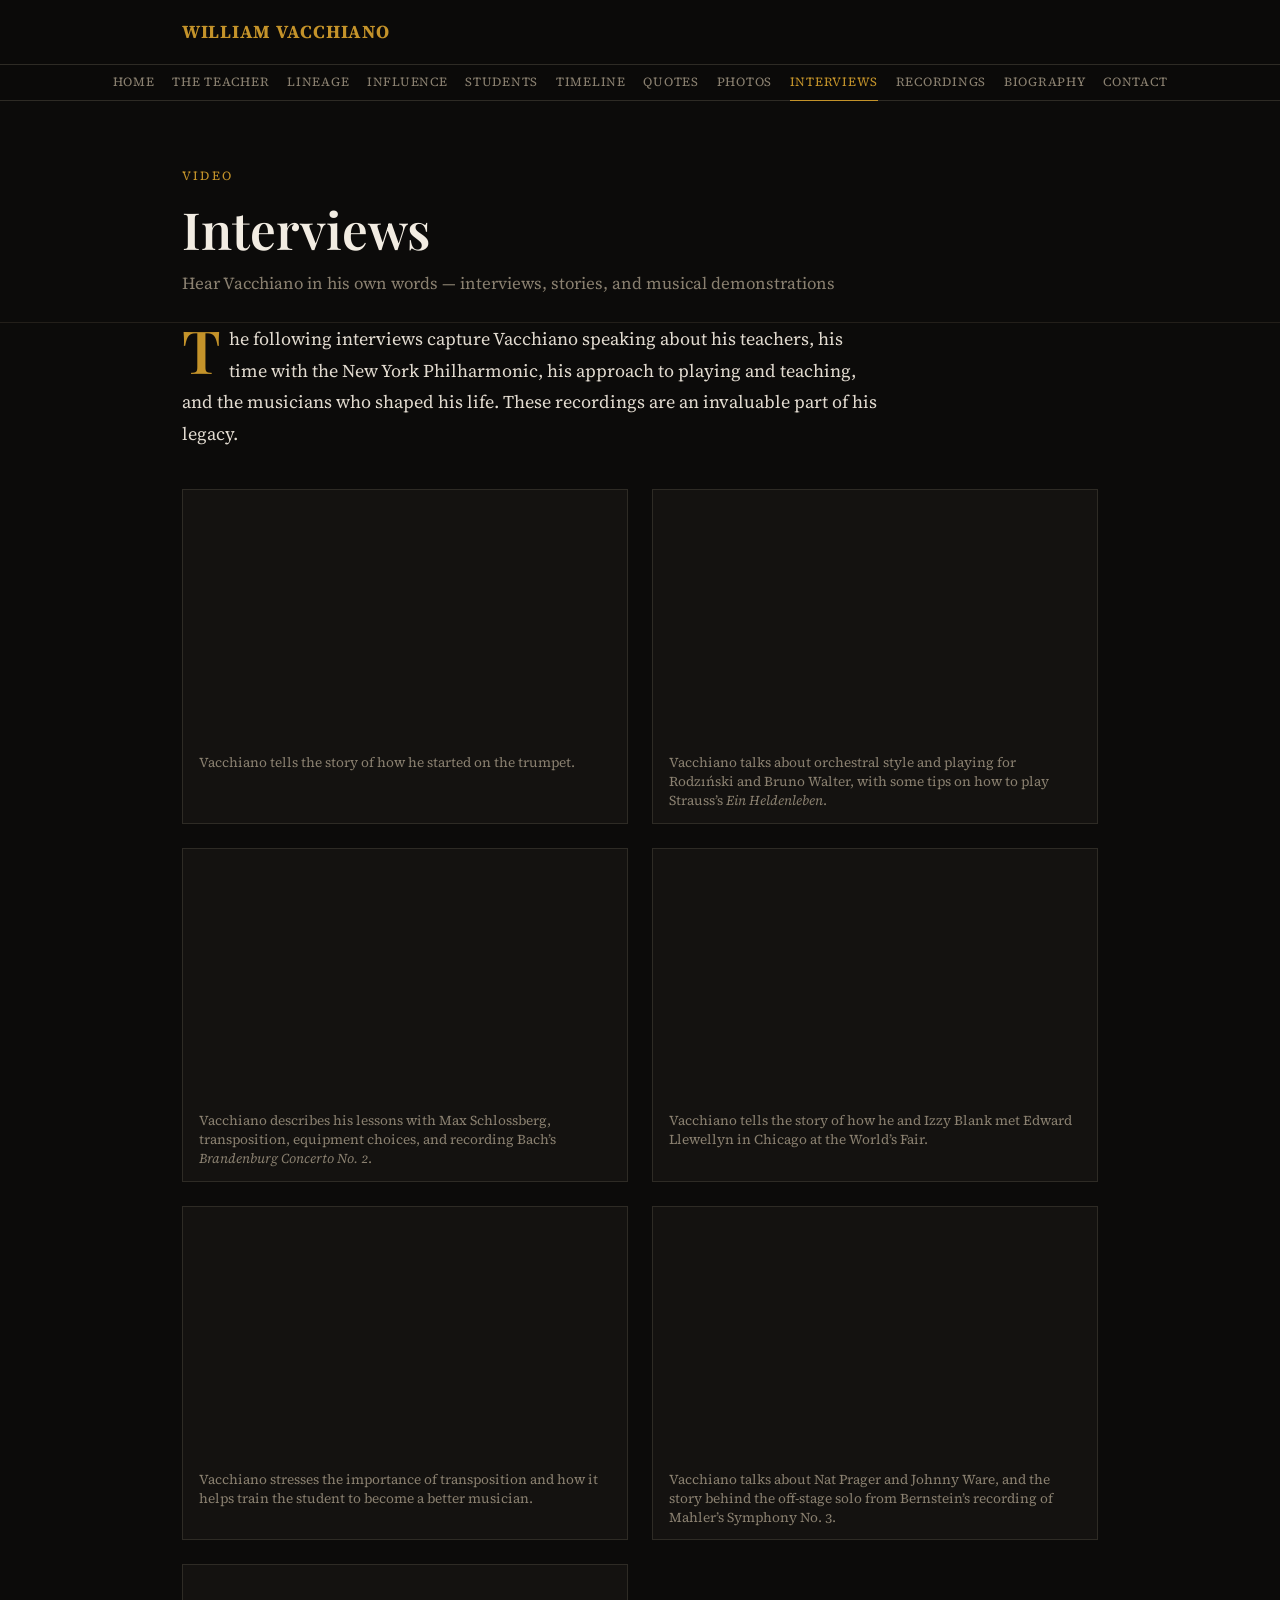
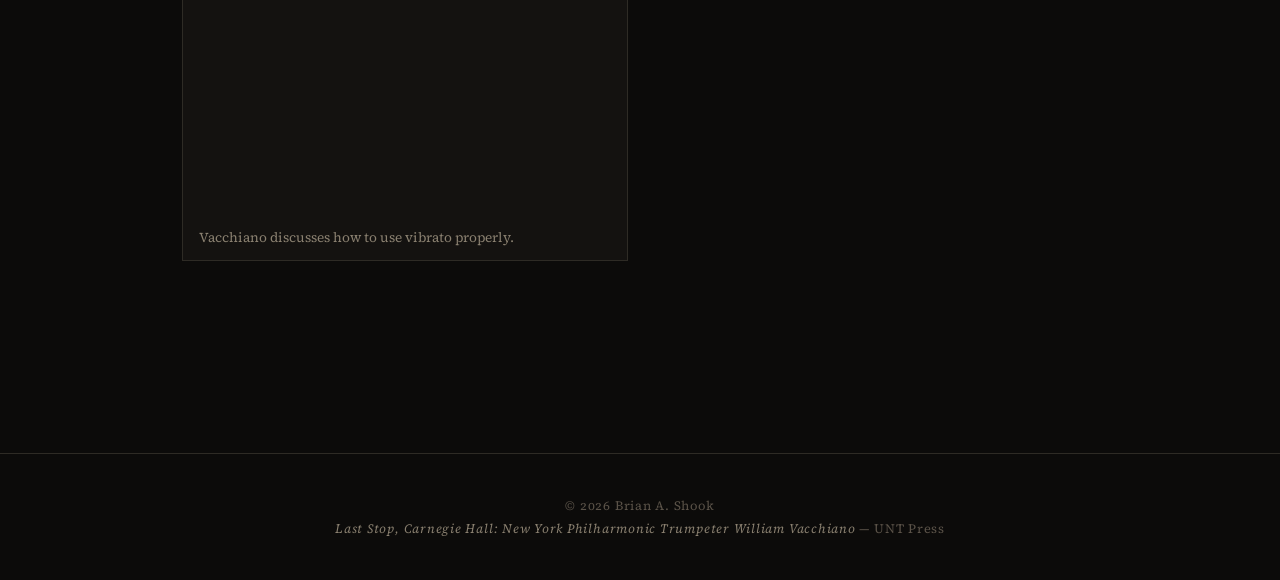
==== watch.html @ ad2ac90a "vacc initial site upload" ====
<!DOCTYPE html>
<html lang="en">
<head>
  <meta charset="UTF-8">
  <meta name="viewport" content="width=device-width, initial-scale=1.0">
  <title>Interviews — William Vacchiano</title>
  <meta name="description" content="Video interviews and performances featuring William Vacchiano.">
  <meta property="og:type" content="website">
  <meta property="og:site_name" content="William Vacchiano">
  <meta property="og:title" content="Interviews — William Vacchiano">
  <meta property="og:description" content="Video interviews with William Vacchiano — hear him speak about his teachers, the New York Philharmonic, and his approach to music.">
  <link rel="preconnect" href="https://fonts.googleapis.com">
  <link rel="preconnect" href="https://fonts.gstatic.com" crossorigin>
  <link rel="stylesheet" href="https://fonts.googleapis.com/css2?family=Playfair+Display:ital,wght@0,400;0,600;0,700;1,400;1,600&family=Source+Serif+4:ital,opsz,wght@0,8..60,400;0,8..60,500;0,8..60,600;1,8..60,400;1,8..60,500;1,8..60,600&family=Montserrat:wght@600;700&display=swap">
  <link rel="stylesheet" href="css/style.css">
</head>
<body>

<header class="site-header">
  <div class="header-inner">
    <a href="index.html" class="site-title">William <span>Vacchiano</span></a>
    <button type="button" class="nav-toggle" aria-label="Toggle navigation" aria-expanded="false">
      <span></span><span></span><span></span>
    </button>
  </div>
</header>

<nav class="site-nav" aria-label="Main navigation">
  <a href="index.html">Home</a>
  <a href="teacher.html">The Teacher</a>
  <a href="lineage.html">Lineage</a>
  <a href="influence.html">Influence</a>
  <a href="students.html">Students</a>
  <a href="timeline.html">Timeline</a>
  <a href="quotes.html">Quotes</a>
  <a href="photos.html">Photos</a>
  <a href="watch.html">Interviews</a>
  <a href="recordings.html">Recordings</a>
  <a href="biography.html">Biography</a>
  <a href="contact.html">Contact</a>
</nav>

<main>
  <div class="page-header" style="padding-bottom: 1.5rem;">
    <div class="container">
      <p class="eyebrow">Video</p>
      <h1>Interviews</h1>
      <p class="subtitle">Hear Vacchiano in his own words &mdash; interviews, stories, and musical demonstrations</p>
    </div>
  </div>

  <div class="page-content" style="padding-top: 0;">
    <div class="container">

      <div class="section prose" style="margin-bottom:2.5rem;">
        <p>The following interviews capture Vacchiano speaking about his teachers, his time with the New York Philharmonic, his approach to playing and teaching, and the musicians who shaped his life. These recordings are an invaluable part of his legacy.</p>
      </div>

      <div class="video-grid">

        <div class="video-item">
          <div class="video-embed">
            <iframe src="https://www.youtube-nocookie.com/embed/ky3va0KSJNw" title="Vacchiano tells the story of how he started on the trumpet" allow="accelerometer; autoplay; clipboard-write; encrypted-media; gyroscope; picture-in-picture" allowfullscreen></iframe>
          </div>
          <p class="video-desc">Vacchiano tells the story of how he started on the trumpet.</p>
        </div>

        <div class="video-item">
          <div class="video-embed">
            <iframe src="https://www.youtube-nocookie.com/embed/xDyXFPa66zE" title="Vacchiano talks about orchestral style and playing for Rodzński and Bruno Walter" allow="accelerometer; autoplay; clipboard-write; encrypted-media; gyroscope; picture-in-picture" allowfullscreen></iframe>
          </div>
          <p class="video-desc">Vacchiano talks about orchestral style and playing for Rodz&#305;&#324;ski and Bruno Walter, with some tips on how to play Strauss&rsquo;s <em>Ein Heldenleben</em>.</p>
        </div>

        <div class="video-item">
          <div class="video-embed">
            <iframe src="https://www.youtube-nocookie.com/embed/M-kgsgv1i3w" title="Vacchiano describes his lessons with Max Schlossberg" allow="accelerometer; autoplay; clipboard-write; encrypted-media; gyroscope; picture-in-picture" allowfullscreen></iframe>
          </div>
          <p class="video-desc">Vacchiano describes his lessons with Max Schlossberg, transposition, equipment choices, and recording Bach&rsquo;s <em>Brandenburg Concerto No. 2</em>.</p>
        </div>

        <div class="video-item">
          <div class="video-embed">
            <iframe src="https://www.youtube-nocookie.com/embed/vbBrZfqUQsM" title="Vacchiano tells the story of how he and Izzy Blank met Edward Llewellyn" allow="accelerometer; autoplay; clipboard-write; encrypted-media; gyroscope; picture-in-picture" allowfullscreen></iframe>
          </div>
          <p class="video-desc">Vacchiano tells the story of how he and Izzy Blank met Edward Llewellyn in Chicago at the World&rsquo;s Fair.</p>
        </div>

        <div class="video-item">
          <div class="video-embed">
            <iframe src="https://www.youtube-nocookie.com/embed/Pk3f2N6-sWE" title="Vacchiano stresses the importance of transposition" allow="accelerometer; autoplay; clipboard-write; encrypted-media; gyroscope; picture-in-picture" allowfullscreen></iframe>
          </div>
          <p class="video-desc">Vacchiano stresses the importance of transposition and how it helps train the student to become a better musician.</p>
        </div>

        <div class="video-item">
          <div class="video-embed">
            <iframe src="https://www.youtube-nocookie.com/embed/p3i7rR27h60" title="Vacchiano talks about Nat Prager and Johnny Ware" allow="accelerometer; autoplay; clipboard-write; encrypted-media; gyroscope; picture-in-picture" allowfullscreen></iframe>
          </div>
          <p class="video-desc">Vacchiano talks about Nat Prager and Johnny Ware, and the story behind the off-stage solo from Bernstein&rsquo;s recording of Mahler&rsquo;s Symphony No. 3.</p>
        </div>

        <div class="video-item">
          <div class="video-embed">
            <iframe src="https://www.youtube-nocookie.com/embed/J3W7yQKVOxo" title="Vacchiano discusses how to use vibrato properly" allow="accelerometer; autoplay; clipboard-write; encrypted-media; gyroscope; picture-in-picture" allowfullscreen></iframe>
          </div>
          <p class="video-desc">Vacchiano discusses how to use vibrato properly.</p>
        </div>

      </div>

    </div>
  </div>
</main>

<footer class="site-footer">
  <div class="container">
    <p>&copy; 2026 Brian A. Shook<br>
    <a href="https://www.amazon.com/Last-Stop-Carnegie-Hall-Philharmonic/dp/1574413066/ref=cm_cr_arp_d_product_top?ie=UTF8"><em>Last Stop, Carnegie Hall: New York Philharmonic Trumpeter William Vacchiano</em></a> &mdash; UNT Press</p>
  </div>
</footer>

<script src="js/main.js"></script>
</body>
</html>
---- css/style.css ----
/* ============================================================
   William Vacchiano — Legacy Site
   Design: dark palette, editorial serif typography, brass accents
   ============================================================ */


/* --- Reset ------------------------------------------------- */
*, *::before, *::after { box-sizing: border-box; margin: 0; padding: 0; }
html { scroll-behavior: smooth; }
img { display: block; max-width: 100%; height: auto; }
a { color: inherit; text-decoration: none; }
ul { list-style: none; }

/* --- Design Tokens ----------------------------------------- */
:root {
  --bg:          #0c0b0a;
  --bg-surface:  #141210;
  --bg-raised:   #1c1a17;
  --border:      #2e2b25;
  --border-soft: #231f1a;
  --text:        #e2dbd0;
  --text-muted:  #8a8070;
  --text-faint:  #5a5248;
  --gold:        #c4932a;
  --gold-light:  #d9a83a;
  --gold-dim:    #7a5c1a;
  --white:       #f2ece2;
  --font-serif:  'Playfair Display', Georgia, 'Times New Roman', serif;
  --font-body:   'Source Serif 4', Georgia, serif;
  --max-width:   980px;
  --transition:  200ms ease;
}

/* --- Base Typography --------------------------------------- */
body {
  background-color: var(--bg);
  color: var(--text);
  font-family: var(--font-body);
  font-size: 18px;
  line-height: 1.75;
  -webkit-font-smoothing: antialiased;
}

h1, h2, h3, h4 {
  font-family: var(--font-serif);
  font-weight: 600;
  line-height: 1.2;
  color: var(--white);
}

h1 { font-size: clamp(2rem, 5vw, 3.2rem); }
h2 { font-size: clamp(1.5rem, 3vw, 2.2rem); margin-bottom: 1rem; }
h3 { font-size: 1.3rem; margin-bottom: 0.5rem; }

p { margin-bottom: 1.2em; }
p:last-child { margin-bottom: 0; }

em { font-style: italic; }
strong { font-weight: 500; color: var(--white); }

/* --- Layout ------------------------------------------------ */
.container {
  max-width: var(--max-width);
  margin: 0 auto;
  padding: 0 2rem;
}

.page-content {
  padding: 0 0 6rem;
}

.section {
  margin-bottom: 4rem;
}

.section > h2 {
  padding-bottom: 0.7rem;
  margin-bottom: 1.4rem;
  border-bottom: 1px solid var(--border-soft);
  position: relative;
}
.section > h2::after {
  content: '';
  position: absolute;
  bottom: -1px;
  left: 0;
  width: 2.5rem;
  height: 1px;
  background: var(--gold);
  opacity: 0.5;
}

/* --- Navigation -------------------------------------------- */
.site-header {
  position: sticky;
  top: 0;
  z-index: 100;
  background: rgba(12, 11, 10, 0.97);
  border-bottom: 1px solid var(--border);
  backdrop-filter: blur(8px);
}

.header-inner {
  display: flex;
  align-items: center;
  justify-content: space-between;
  max-width: var(--max-width);
  margin: 0 auto;
  padding: 0 2rem;
  height: 64px;
}

.site-title {
  font-family: 'Source Serif 4', Georgia, serif;
  font-size: 1.15rem;
  font-weight: 700;
  letter-spacing: 0.04em;
  text-transform: uppercase;
  color: var(--gold);
  white-space: nowrap;
}
.site-title span {
  color: var(--gold);
}

.site-nav {
  display: flex;
  align-items: center;
  justify-content: center;
  gap: 0.1rem;
  width: 100%;
  padding: 0 1rem;
  position: sticky;
  top: 64px;
  z-index: 99;
  background: rgba(12, 11, 10, 0.96);
  border-bottom: 1px solid var(--border);
  backdrop-filter: blur(8px);
}

.site-nav a {
  font-family: var(--font-body);
  font-size: 0.78rem;
  letter-spacing: 0.06em;
  text-transform: uppercase;
  color: var(--text-muted);
  padding: 0.4rem 0.5rem;
  border-radius: 2px;
  transition: color var(--transition);
  white-space: nowrap;
}
.site-nav a:hover { color: var(--text); }
.site-nav a.active { color: var(--gold); }

/* Hamburger */
.nav-toggle {
  display: none;
  flex-direction: column;
  gap: 5px;
  cursor: pointer;
  padding: 4px;
  background: none;
  border: none;
}
.nav-toggle span {
  display: block;
  width: 22px;
  height: 2px;
  background: var(--text-muted);
  transition: var(--transition);
}

/* --- Hero -------------------------------------------------- */
.hero {
  padding: 6rem 0 5rem;
  text-align: center;
  border-bottom: 1px solid var(--border-soft);
  position: relative;
}

.hero::before {
  content: '';
  position: absolute;
  top: 0; left: 0; right: 0; bottom: 0;
  background: radial-gradient(ellipse at 50% 0%, rgba(196, 147, 42, 0.06) 0%, transparent 70%);
  pointer-events: none;
}

.hero-eyebrow {
  font-family: var(--font-body);
  font-size: 0.82rem;
  letter-spacing: 0.18em;
  text-transform: uppercase;
  color: var(--gold);
  margin-bottom: 1.2rem;
}

.hero h1 {
  font-weight: 700;
  letter-spacing: 0.02em;
  margin-bottom: 1rem;
}

.hero-subtitle {
  font-family: var(--font-body);
  font-size: 1.1rem;
  color: var(--text-muted);
  max-width: 520px;
  margin: 0 auto 2.5rem;
}

.hero-dates {
  font-family: var(--font-body);
  font-size: 0.85rem;
  letter-spacing: 0.12em;
  color: var(--text-faint);
  margin-bottom: 3rem;
}

.hero-portrait {
  display: block;
  max-width: 100%;
  height: auto;
  margin: 0 auto;
  filter: grayscale(1);
  opacity: 0.9;
}

.hero-split {
  display: grid;
  grid-template-columns: 1fr 1fr;
  gap: 5rem;
  align-items: center;
  text-align: left;
}
.hero-split .hero-subtitle {
  margin: 0 0 2.5rem;
  max-width: 460px;
}
.hero-split .hero-dates {
  margin-bottom: 0;
}

/* --- Gold Divider ------------------------------------------ */
.gold-rule {
  display: block;
  width: 5rem;
  height: 1px;
  background: rgba(196, 147, 42, 0.38);
  margin: 2rem auto;
}

/* --- Page Header ------------------------------------------- */
.page-header {
  padding: 4rem 0 1.5rem;
  border-bottom: 1px solid var(--border-soft);
  margin-bottom: 0;
}
.page-header .eyebrow {
  font-family: var(--font-body);
  font-size: 0.78rem;
  letter-spacing: 0.18em;
  text-transform: uppercase;
  color: var(--gold);
  margin-bottom: 0.8rem;
}
.page-header h1 {
  margin-bottom: 0.5rem;
}
.page-header .subtitle {
  color: var(--text-muted);
  font-size: 1.05rem;
}

/* --- Pullquote --------------------------------------------- */
.pullquote {
  position: relative;
  margin: 3rem 0;
  padding: 2rem 2.5rem 2rem 3.5rem;
  border-left: 2px solid var(--gold-dim);
  background: var(--bg-surface);
}

.pullquote p {
  font-family: var(--font-body);
  font-size: 1.25rem;
  line-height: 1.65;
  color: var(--white);
  margin-bottom: 0.8rem;
}

.pullquote cite {
  font-style: normal;
  font-size: 0.82rem;
  letter-spacing: 0.1em;
  text-transform: uppercase;
  color: var(--gold);
}

/* Large centered quote for section openers */
.quote-hero {
  text-align: center;
  padding: 1.5rem 0 2rem;
  margin-top: 0;
}
.quote-hero p {
  font-family: var(--font-body);
  font-size: clamp(1.2rem, 2.5vw, 1.6rem);
  line-height: 1.6;
  color: var(--white);
  max-width: 700px;
  margin: 0 auto 1rem;
}
.quote-hero cite {
  font-style: normal;
  font-size: 0.8rem;
  letter-spacing: 0.14em;
  text-transform: uppercase;
  color: var(--gold);
}

/* --- Quick Facts ------------------------------------------- */
.facts-grid {
  display: grid;
  grid-template-columns: 1fr 1fr;
  gap: 0;
  margin: 2.5rem 0;
  border: none;
}

.fact-item {
  padding: 1.1rem 1.4rem;
  font-size: 0.75em;
  line-height: 1.5;
  border: none;
  background-color: transparent;
  box-shadow: none;
  outline: none;
  transition: background var(--transition);
}
.facts-grid .fact-item:hover {
  background: var(--bg-raised);
}
.facts-grid .fact-item a {
  font-family: var(--font-serif);
  font-size: 1.1em;
  display: block;
  margin-bottom: 0.25rem;
}

/* --- Stat Callout Cards ------------------------------------ */
.stat-grid {
  display: grid;
  grid-template-columns: repeat(2, 1fr);
  gap: 0 3rem;
  margin-top: 1.5rem;
}

.stat-card {
  border-top: 1px solid var(--gold-dim);
  padding: 1.25rem 0 1.75rem;
}

.stat-num {
  font-family: var(--font-serif);
  font-size: clamp(2.2rem, 5vw, 3.2rem);
  color: var(--gold);
  line-height: 1;
  margin-bottom: 0.6rem;
  font-weight: 600;
}

.stat-desc {
  font-size: 0.85em;
  line-height: 1.6;
  color: var(--text-muted);
  margin-bottom: 0;
}

.supplemental-facts {
  list-style: none;
  margin-top: 2.5rem;
  border-top: 1px solid var(--border-soft);
  padding-top: 1.5rem;
}

.supplemental-facts li {
  padding: .5rem 0 .5rem 1.25rem;
  position: relative;
  font-size: 0.85em;
  line-height: 1.6;
  color: var(--text-muted);
}

.supplemental-facts li:last-child {
  border-bottom: none;
}

.supplemental-facts li::before {
  content: '';
  position: absolute;
  left: 0;
  top: 1.05em;
  width: 5px;
  height: 1px;
  background: var(--gold-dim);
}

/* --- Body text prose --------------------------------------- */
.prose {
  max-width: 700px;
}
.prose p {
  margin-bottom: 1.4em;
}

/* --- Quote Blocks (Quotes page) ---------------------------- */
.quote-block {
  padding: 1.8rem 0;
  border-bottom: 1px solid var(--border-soft);
}
.quote-block:first-child { padding-top: 0; }
.quote-block blockquote {
  font-family: var(--font-body);
  font-size: 1.1rem;
  line-height: 1.7;
  color: var(--text);
  margin-bottom: 0.6rem;
}
.quote-block blockquote::before { content: '\201C'; color: var(--gold-dim); }
.quote-block blockquote::after  { content: '\201D'; color: var(--gold-dim); }
.quote-block cite {
  display: block;
  font-style: normal;
  font-size: 0.8rem;
  letter-spacing: 0.1em;
  text-transform: uppercase;
  color: var(--text-faint);
  padding-left: 1rem;
}

.quote-section-title {
  font-family: var(--font-body);
  font-size: 0.75rem;
  letter-spacing: 0.2em;
  text-transform: uppercase;
  color: var(--gold);
  margin: 3rem 0 1.5rem;
  padding-bottom: 0.5rem;
  border-bottom: 1px solid var(--border);
}

/* --- Photo Gallery ----------------------------------------- */
.photo-grid {
  display: grid;
  grid-template-columns: repeat(3, 1fr);
  gap: 6px;
  margin: 2rem 0;
}

.photo-item {
  position: relative;
  aspect-ratio: 4/3;
  overflow: hidden;
  cursor: pointer;
  background: var(--bg-surface);
}
.photo-item:focus-visible {
  outline: 2px solid var(--gold);
  outline-offset: 2px;
  z-index: 1;
}

.photo-item img {
  width: 100%;
  height: 100%;
  object-fit: cover;
  transition: transform 400ms ease, opacity 400ms ease;
  opacity: 0.85;
}
.photo-item:hover img { transform: scale(1.04); opacity: 1; }

.photo-caption {
  position: absolute;
  bottom: 0; left: 0; right: 0;
  padding: 2rem 0.8rem 0.7rem;
  background: linear-gradient(transparent, rgba(0,0,0,0.75));
  font-size: 0.72rem;
  letter-spacing: 0.04em;
  color: rgba(255,255,255,0.75);
  transform: translateY(100%);
  transition: transform var(--transition);
}
.photo-item:hover .photo-caption { transform: translateY(0); }

/* Lightbox */
.lightbox-overlay {
  display: none;
  position: fixed;
  inset: 0;
  z-index: 200;
  background: rgba(0,0,0,0.93);
  align-items: center;
  justify-content: center;
}
.lightbox-overlay.open { display: flex; }

.lightbox-inner {
  position: relative;
  max-width: 90vw;
  max-height: 90vh;
  text-align: center;
}
.lightbox-inner img {
  max-width: 90vw;
  max-height: 82vh;
  object-fit: contain;
}
.lightbox-caption {
  margin-top: 0.8rem;
  font-size: 0.85rem;
  color: var(--text-muted);
  letter-spacing: 0.05em;
}
.lightbox-close {
  position: fixed;
  top: 1.5rem;
  right: 1.5rem;
  width: 36px;
  height: 36px;
  background: none;
  border: 1px solid var(--border);
  color: var(--text-muted);
  font-size: 1.2rem;
  cursor: pointer;
  display: flex;
  align-items: center;
  justify-content: center;
  transition: color var(--transition), border-color var(--transition);
}
.lightbox-close:hover { color: var(--text); border-color: var(--text-muted); }

.lightbox-nav {
  position: fixed;
  top: 50%;
  transform: translateY(-50%);
  background: none;
  border: 1px solid var(--border);
  color: var(--text-muted);
  width: 44px;
  height: 44px;
  cursor: pointer;
  font-size: 1.3rem;
  display: flex;
  align-items: center;
  justify-content: center;
  transition: color var(--transition), border-color var(--transition);
}
.lightbox-nav:hover { color: var(--text); border-color: var(--text-muted); }
.lightbox-prev { left: 1rem; }
.lightbox-next { right: 1rem; }

/* --- Student List ------------------------------------------ */
.student-list {
  display: grid;
  grid-template-columns: repeat(3, 1fr);
  gap: 0.2rem 2rem;
}

.student-list li {
  font-size: 0.9em;
  color: var(--text-muted);
  padding: 0.15rem 0;
  border-bottom: 1px solid rgba(255,255,255,0.04);
  line-height: 1.4;
}

.student-list li strong {
  color: var(--text);
  font-weight: 400;
}

.student-alpha-header {
  grid-column: 1 / -1;
  font-family: var(--font-serif);
  font-size: 1rem;
  color: var(--gold);
  margin-top: 1.5rem;
  margin-bottom: 0.3rem;
  padding-bottom: 0.3rem;
  border-bottom: 1px solid var(--border);
}

/* --- Discography ------------------------------------------- */
.disc-list {
  margin: 1.5rem 0;
}
.disc-item {
  display: flex;
  align-items: baseline;
  gap: 0.6rem;
  padding: 0.65rem 0;
  border-bottom: 1px solid var(--border-soft);
  font-size: 0.97rem;
}
.disc-item:first-child { border-top: 1px solid var(--border-soft); }
.disc-composer {
  color: var(--gold);
  font-size: 0.75rem;
  letter-spacing: 0.08em;
  text-transform: uppercase;
  white-space: nowrap;
  min-width: 110px;
}
.disc-title { color: var(--text); font-style: italic; }
.disc-detail { color: var(--text-muted); font-size: 0.88rem; margin-left: auto; white-space: nowrap; }

/* --- Biography / Book ------------------------------------- */
.book-layout {
  display: grid;
  grid-template-columns: 200px 1fr;
  gap: 3rem;
  align-items: start;
  margin: 2rem 0;
}

.book-cover {
  width: 100%;
  box-shadow: 0 8px 40px rgba(0,0,0,0.5);
}

.book-reviews { margin-top: 3rem; }
.book-review {
  padding: 1.4rem 0;
  border-bottom: 1px solid var(--border-soft);
}
.book-review blockquote {
  font-size: 0.98rem;
  line-height: 1.65;
  margin-bottom: 0.5rem;
}
.book-review cite {
  font-style: normal;
  font-size: 0.78rem;
  letter-spacing: 0.1em;
  text-transform: uppercase;
  color: var(--gold);
}

/* --- Video Grid ------------------------------------------- */
.video-grid {
  display: grid;
  grid-template-columns: repeat(2, 1fr);
  gap: 1.5rem;
  margin: 2rem 0;
}

.video-item {
  background: var(--bg-surface);
  border: 1px solid var(--border);
}

.video-embed {
  position: relative;
  padding-bottom: 56.25%;
  height: 0;
  overflow: hidden;
}
.video-embed iframe {
  position: absolute;
  top: 0; left: 0;
  width: 100%;
  height: 100%;
  border: none;
}

.video-desc {
  padding: 0.8rem 1rem;
  font-size: 0.85rem;
  color: var(--text-muted);
  line-height: 1.4;
}

/* --- Influence Lists --------------------------------------- */
.influence-section {
  margin-bottom: 2.5rem;
}

.influence-section h3 {
  font-family: var(--font-body);
  font-size: 0.78rem;
  letter-spacing: 0.18em;
  text-transform: uppercase;
  color: var(--gold);
  margin-bottom: 1rem;
  padding-bottom: 0.5rem;
  border-bottom: 1px solid var(--border);
  font-weight: 400;
}

.influence-list li {
  padding: 0.45rem 0;
  border-bottom: 1px solid var(--border-soft);
  line-height: 1.4;
}

.influence-list li em {
  color: var(--text-muted);
  font-size: 0.88rem;
}

/* --- Lineage Tree ----------------------------------------- */
.lineage-section {
  margin-bottom: 3rem;
}

.lineage-level {
  padding: 1.5rem 0;
}

.lineage-level + .lineage-level {
  border-top: 1px solid var(--border-soft);
  padding-left: 2rem;
  position: relative;
}
.lineage-level + .lineage-level::before {
  content: '';
  position: absolute;
  left: 0;
  top: 0;
  bottom: 0;
  width: 1px;
  background: var(--border);
}

.lineage-names {
  display: flex;
  flex-wrap: wrap;
  gap: 0.5rem 1.5rem;
  margin-top: 0.5rem;
}
.lineage-names li {
  font-size: 0.95rem;
  color: var(--text-muted);
}

/* --- Honors/Awards ---------------------------------------- */
.honors-list li {
  position: relative;
  padding: 0.5rem 0 0.5rem 1.4rem;
  border-bottom: 1px solid var(--border-soft);
  font-size: 0.95rem;
  line-height: 1.5;
}
.honors-list li::before {
  content: '—';
  position: absolute;
  left: 0;
  color: var(--gold-dim);
}

/* --- Method Books ----------------------------------------- */
.method-books li {
  padding: 0.45rem 0;
  border-bottom: 1px solid var(--border-soft);
  font-size: 0.92rem;
  line-height: 1.5;
}
.method-books li em { color: var(--text); }
.method-books li .publisher {
  color: var(--text-faint);
  font-size: 0.82rem;
}

/* --- Photo on page ---------------------------------------- */
.inline-photo {
  margin: 2.5rem 0;
  text-align: center;
}
.inline-photo img {
  display: inline-block;
  max-width: 420px;
  width: 100%;
  box-shadow: 0 4px 24px rgba(0,0,0,0.4);
}
.inline-photo figcaption {
  margin-top: 0.6rem;
  font-size: 0.8rem;
  color: var(--text-faint);
  letter-spacing: 0.05em;
}

/* --- Footer ----------------------------------------------- */
.site-footer {
  border-top: 1px solid var(--border);
  padding: 2.5rem 0;
  margin-top: 4rem;
  text-align: center;
}
.site-footer p {
  font-size: 0.8rem;
  color: var(--text-faint);
  letter-spacing: 0.06em;
  line-height: 1.8;
  margin-bottom: 0;
}
.site-footer a {
  color: var(--text-muted);
  transition: color var(--transition);
}
.site-footer a:hover { color: var(--gold); }

/* --- Responsive ------------------------------------------- */
@media (max-width: 1024px) {
  .site-nav {
    display: none;
    position: fixed;
    top: 64px;
    left: 0;
    right: 0;
    bottom: 0;
    z-index: 101;
    width: 100%;
    background: var(--bg);
    flex-direction: column;
    align-items: flex-start;
    padding: 1.5rem 2rem;
    gap: 0;
    border-top: 1px solid var(--border);
    border-bottom: none;
    overflow-y: auto;
  }
  .site-nav.open { display: flex; }
  .site-nav a {
    font-size: 0.9em;
    padding: 0.9rem 0;
    width: 100%;
    border-bottom: 1px solid var(--border-soft);
  }
  .site-nav a:last-child { border-bottom: none; }
  .nav-toggle { display: flex; }
}

@media (max-width: 780px) {
  /* --- Spacing --- */
  .hero { padding: 4rem 0 3.5rem; }
  .hero-split { grid-template-columns: 1fr; text-align: center; gap: 2.5rem; }
  .hero-split .hero-visual { order: -1; }
  .hero-split .hero-portrait { max-width: 260px; margin: 0 auto; }
  .hero-split .hero-subtitle { margin-left: auto; margin-right: auto; max-width: 440px; }
  .page-header { padding: 2.5rem 0 2rem; margin-bottom: 2rem; }
  .page-content { padding: 3rem 0 4rem; }
  .section { margin-bottom: 2.5rem; }
  .quote-hero { padding: 1.5rem 0; }

  /* --- Facts / Explore grid → single column --- */
  .facts-grid { grid-template-columns: 1fr; }
  .fact-item { border-right: none; }
  /* Reset the 2-col "last 2 have no border" rule; only last item gets it */
  .fact-item:nth-last-child(-n+2) { border-bottom: 1px solid var(--border-soft); }
  .fact-item:last-child { border-bottom: none; }

  /* --- Content blocks --- */
  .pullquote { padding: 1.4rem 1.4rem 1.4rem 2rem; }
  .pullquote p { font-size: 1.1rem; }
  .lineage-level + .lineage-level { padding-left: 1.2rem; }
  .book-layout { grid-template-columns: 1fr; }
  .book-layout .book-cover { max-width: 180px; }

  /* --- Lists & grids --- */
  .stat-grid { grid-template-columns: 1fr; gap: 0; }
  .photo-grid { grid-template-columns: repeat(2, 1fr); }
  .student-list { grid-template-columns: repeat(2, 1fr); }
  .video-grid { grid-template-columns: 1fr; }
  .disc-detail { display: none; }
  .disc-composer { min-width: 80px; }

  /* --- Lightbox touch targets (min 44px) --- */
  .lightbox-close { width: 44px; height: 44px; font-size: 1.4rem; }
  .lightbox-nav { width: 48px; height: 48px; }
}

@media (max-width: 480px) {
  body { font-size: 17px; }
  .container { padding: 0 1.1rem; }

  .hero { padding: 3.5rem 0 3rem; }
  .page-content { padding: 2.5rem 0 3.5rem; }
  .page-header { padding: 2rem 0 1.5rem; margin-bottom: 1.5rem; }
  .section { margin-bottom: 2rem; }

  .photo-grid { grid-template-columns: repeat(2, 1fr); gap: 3px; }
  .student-list { grid-template-columns: 1fr 1fr; }

  .pullquote { padding: 1.2rem 1rem 1.2rem 1.5rem; }
  .pullquote p { font-size: 1rem; }

  .disc-item { flex-wrap: wrap; gap: 0.2rem; }
  .disc-title { width: 100%; }

  /* Lightbox nav buttons inset tighter on narrow screens */
  .lightbox-prev { left: 0.4rem; }
  .lightbox-next { right: 0.4rem; }
  .lightbox-inner { max-width: 96vw; }
  .lightbox-inner img { max-width: 96vw; max-height: 78vh; }
}

@media (max-width: 400px) {
  .student-list { grid-template-columns: 1fr; }
  .photo-grid { grid-template-columns: 1fr; }
  .facts-grid { grid-template-columns: 1fr; }
  .video-desc { font-size: 0.82rem; }
}

/* ============================================================
   Refinements — motion, numerals, drop caps, quote glyph
   ============================================================ */

/* --- Scroll reveal --- */
.reveal {
  opacity: 0;
  transform: translateY(16px);
  transition: opacity 700ms ease, transform 700ms cubic-bezier(0.22, 1, 0.36, 1);
}
.reveal.reveal-in {
  opacity: 1;
  transform: none;
}

/* --- Oldstyle numerals in running text; lining for display/tabular --- */
body {
  font-feature-settings: "kern" 1, "liga" 1, "onum" 1;
}
.stat-num,
.site-title,
.disc-composer,
.disc-detail {
  font-feature-settings: "kern" 1, "lnum" 1;
}

/* --- Hero portrait dissolves into the dark ground --- */
.hero-portrait {
  -webkit-mask-image: linear-gradient(to bottom, #000 76%, transparent 99%);
  mask-image: linear-gradient(to bottom, #000 76%, transparent 99%);
}

/* --- Drop cap on the opening paragraph --- */
.prose.lead > p:first-child::first-letter {
  font-family: var(--font-serif);
  font-size: 3.3em;
  line-height: 0.78;
  float: left;
  margin: 0.06em 0.14em 0 0;
  color: var(--gold);
  font-weight: 600;
}

/* --- Animated active-nav underline --- */
.site-nav a {
  position: relative;
}
.site-nav a::after {
  content: '';
  position: absolute;
  left: 0.5rem;
  right: 0.5rem;
  bottom: -1px;
  height: 1px;
  background: var(--gold);
  transform: scaleX(0);
  transform-origin: left center;
  transition: transform 300ms cubic-bezier(0.22, 1, 0.36, 1);
}
.site-nav a.active::after,
.site-nav a:hover::after {
  transform: scaleX(1);
}

/* --- Sticky shadow on scroll --- */
.site-header,
.site-nav {
  transition: box-shadow 300ms ease;
}
body.is-scrolled .site-header {
  box-shadow: 0 4px 22px rgba(0, 0, 0, 0.45);
}
body.is-scrolled .site-nav {
  box-shadow: 0 8px 22px rgba(0, 0, 0, 0.32);
}

/* --- Decorative quote glyph behind the section quotes --- */
.quote-hero {
  position: relative;
}
.quote-hero::before {
  content: '\201C';
  position: absolute;
  top: -0.35em;
  left: 50%;
  transform: translateX(-50%);
  font-family: var(--font-serif);
  font-size: 8rem;
  line-height: 1;
  color: var(--gold);
  opacity: 0.09;
  pointer-events: none;
  z-index: 0;
}
.quote-hero p,
.quote-hero cite {
  position: relative;
  z-index: 1;
}

/* --- Mobile + reduced-motion overrides --- */
@media (max-width: 1024px) {
  .site-nav a::after { display: none; }
  body.is-scrolled .site-nav { box-shadow: none; }
}
@media (prefers-reduced-motion: reduce) {
  .reveal { opacity: 1 !important; transform: none !important; transition: none; }
  .site-nav a::after { transition: none; }
}

/* ============================================================
   Lineage constellation
   ============================================================ */
.constellation {
  display: flex;
  flex-direction: column;
  gap: 1.75rem;
}
.constellation-stage {
  position: relative;
  border: 1px solid var(--border);
  border-radius: 4px;
  background:
    radial-gradient(120% 90% at 50% 38%, rgba(196, 147, 42, 0.10) 0%, rgba(196, 147, 42, 0) 55%),
    radial-gradient(100% 100% at 50% 100%, #100e0c 0%, #070605 100%);
  overflow: hidden;
}
.constellation-svg {
  width: 100%;
  height: auto;
  display: block;
  touch-action: manipulation;
}
.constellation-hint {
  position: absolute;
  left: 0;
  right: 0;
  bottom: 0.85rem;
  text-align: center;
  margin: 0;
  font-family: var(--font-body);
  font-size: 0.74rem;
  letter-spacing: 0.04em;
  color: var(--text-faint);
  pointer-events: none;
  transition: opacity var(--transition);
}
.constellation-svg.has-active ~ .constellation-hint { opacity: 0; }

/* Background starfield */
.c-field circle { fill: #cdbd9a; }
.c-twinkle { animation: cTwinkle 4s ease-in-out infinite; }
@keyframes cTwinkle {
  0%, 100% { opacity: 0.18; }
  50%      { opacity: 0.5; }
}

/* Edges */
.c-edges line,
.c-subedges line { stroke: var(--gold); fill: none; }
.c-edges line { stroke-width: 1; stroke-opacity: 0.14; transition: stroke-opacity var(--transition); }
.c-edges line.teacher-edge { stroke: var(--gold-dim); stroke-opacity: 0.2; }
.c-subedges line { stroke-width: 0.8; stroke-opacity: 0.28; }

/* Nodes */
.cnode { cursor: pointer; }
.cnode .glow { opacity: 0; transition: opacity var(--transition); }
.cnode .dot { fill: var(--gold-light); transition: r 160ms ease, fill var(--transition); }
.cnode .ring { fill: none; stroke: var(--gold); stroke-opacity: 0.45; stroke-width: 1; stroke-dasharray: 2 3; transition: stroke-opacity var(--transition); }
.cnode .clabel {
  font-family: var(--font-body);
  font-size: 15px;
  fill: var(--text-muted);
  transition: fill var(--transition);
  paint-order: stroke;
  stroke: #0a0908;
  stroke-width: 3px;
}
.cnode.is-teacher .dot { fill: var(--text-muted); }
.cnode.is-star .dot { fill: #8ab4c8; }

/* Hover / focus / selected emphasis */
.cnode:hover .clabel,
.cnode:focus-visible .clabel,
.cnode.selected .clabel { fill: var(--white); }
.cnode:hover .dot,
.cnode:focus-visible .dot,
.cnode.selected .dot { fill: var(--gold-light); }
.cnode:hover .glow,
.cnode:focus-visible .glow,
.cnode.selected .glow { opacity: 1; }
.cnode:hover .ring,
.cnode.selected .ring { stroke-opacity: 0.9; }
.cnode:focus { outline: none; }

/* Core node (Vacchiano) */
.cnode-core .clabel { font-family: var(--font-serif); font-size: 21px; fill: var(--white); }
.cnode-core .role  { font-family: var(--font-body); font-size: 11.5px; fill: var(--text-muted); letter-spacing: 0.02em; }
.cnode-core .core-twinkle { animation: cCore 5s ease-in-out infinite; transform-origin: center; }
@keyframes cCore {
  0%, 100% { opacity: 0.7; }
  50%      { opacity: 1; }
}

/* Dim siblings when one node is active */
.constellation-svg.has-active .cnode:not(.selected):not(:hover) .clabel { fill: var(--text-faint); }
.constellation-svg.has-active .c-edges line:not(.lit) { stroke-opacity: 0.06; }
.c-edges line.lit { stroke-opacity: 0.85 !important; stroke: var(--gold-light); }

/* Sub-cluster (third generation) */
.c-subnodes .cnode .dot { r: 3; fill: var(--gold-dim); }
.c-subnodes .cnode .clabel { font-size: 12.5px; opacity: 0; transition: opacity var(--transition); }
.c-subnodes .cnode:hover .clabel,
.c-subnodes .cnode:focus-visible .clabel { opacity: 1; fill: var(--white); }
.c-subnodes .cnode:hover .dot { fill: var(--gold-light); }
.c-subedges, .c-subnodes { opacity: 0; transition: opacity 360ms ease; }
.constellation-svg.sub-open .c-subedges,
.constellation-svg.sub-open .c-subnodes { opacity: 1; }

/* Detail panel */
.constellation-detail {
  border: 1px solid var(--border);
  border-radius: 4px;
  background: var(--bg-surface);
  padding: 1.6rem 1.5rem;
}
.cd-eyebrow {
  font-family: var(--font-body);
  font-size: 0.72rem;
  letter-spacing: 0.18em;
  text-transform: uppercase;
  color: var(--gold);
  margin-bottom: 0.7rem;
}
.constellation-detail .cd-name {
  font-family: var(--font-serif);
  font-size: 1.5rem;
  color: var(--white);
  line-height: 1.15;
  margin-bottom: 0.55rem;
}
.constellation-detail .cd-role {
  font-size: 0.96rem;
  color: var(--text-muted);
  line-height: 1.6;
  margin-bottom: 1.2rem;
}
.cd-legend { display: flex; flex-direction: row; flex-wrap: wrap; gap: 0.6rem 1.8rem; margin-bottom: 1.3rem; }
.cd-legend li { display: flex; align-items: center; gap: 0.7rem; font-size: 0.9rem; color: var(--text-muted); }
.cd-legend .lg { width: 13px; height: 13px; border-radius: 50%; flex: none; }
.cd-legend .lg-teacher { background: var(--text-muted); }
.cd-legend .lg-star { background: #8ab4c8; }
.cd-legend .lg-hub { background: var(--gold-light); box-shadow: 0 0 0 3px rgba(196, 147, 42, 0.25); }
.cd-eyebrow--large { font-size: 1rem; font-weight: 700; letter-spacing: 0.12em; margin-bottom: 1rem; }
.cd-tip, .cd-students-label {
  font-size: 0.82rem;
  color: var(--text-faint);
  font-style: italic;
}
.cd-students { margin-top: 0.4rem; }
.cd-students-label { font-style: normal; letter-spacing: 0.04em; text-transform: uppercase; font-size: 0.7rem; color: var(--gold); margin-bottom: 0.8rem; }
.cd-chips { display: flex; flex-wrap: wrap; gap: 0.4rem; }
.cd-chips li {
  font-size: 0.84rem;
  color: var(--text);
  background: var(--bg-raised);
  border: 1px solid var(--border-soft);
  border-radius: 2px;
  padding: 0.28rem 0.6rem;
  line-height: 1.3;
}

@media (max-width: 880px) {
  .cnode .clabel { font-size: 17px; }
  .c-subnodes .cnode .clabel { font-size: 15px; }
}

/* ============================================================
   Cinematic opening (home)
   ============================================================ */
.hero-cine {
  position: relative;
  height: 100vh;
  min-height: 600px;
  max-height: 940px;
  overflow: hidden;
  background: var(--bg);
}
.hero-cine-photo {
  position: absolute;
  top: 0;
  right: 0;
  bottom: 0;
  width: clamp(360px, 47vw, 580px);
  background: #b9b3a8 url('../images/home-portrait.jpg') no-repeat center top;
  background-size: cover;
  filter: grayscale(1) contrast(1.06) brightness(0.92);
}
/* Brass duotone wash so the studio-gray fuses into the dark palette */
.hero-cine-photo::after {
  content: '';
  position: absolute;
  inset: 0;
  background: linear-gradient(180deg, rgba(40,30,14,0.5) 0%, rgba(24,18,9,0.25) 45%, rgba(12,11,10,0.55) 100%);
  mix-blend-mode: multiply;
}
.hero-cine-scrim {
  position: absolute;
  inset: 0;
  pointer-events: none;
  background:
    linear-gradient(90deg, var(--bg) 0%, var(--bg) 26%, rgba(12,11,10,0.55) 52%, rgba(12,11,10,0) 68%),
    linear-gradient(0deg, var(--bg) 0%, rgba(12,11,10,0) 26%),
    linear-gradient(180deg, var(--bg) 0%, rgba(12,11,10,0) 22%);
}
.hero-cine-inner {
  position: relative;
  z-index: 2;
  height: 100%;
  display: flex;
  align-items: center;
}
.hero-cine-content {
  width: 100%;
}
.hero-cine-eyebrow {
  font-family: var(--font-body);
  font-size: 0.8rem;
  letter-spacing: 0.22em;
  text-transform: uppercase;
  color: var(--gold);
  margin-bottom: 1.4rem;
}
.hero-cine-name {
  font-family: var(--font-serif);
  font-weight: 700;
  font-size: clamp(3.2rem, 9vw, 6.6rem);
  line-height: 0.98;
  letter-spacing: 0.005em;
  color: var(--white);
  margin-bottom: 1.5rem;
  max-width: 9ch;
  text-wrap: balance;
}
.hero-cine-role {
  font-family: var(--font-body);
  font-size: clamp(1rem, 1.6vw, 1.25rem);
  line-height: 1.7;
  color: var(--text-muted);
  margin-bottom: 2.6rem;
}
/* Listen control */
.hero-listen {
  display: inline-flex;
  align-items: center;
  gap: 1rem;
  position: relative;
  font-family: inherit;
  text-align: left;
  background: rgba(28, 26, 23, 0.5);
  border: 1px solid var(--border);
  border-radius: 999px;
  padding: 0.5rem 1.5rem 0.5rem 0.5rem;
  cursor: pointer;
  backdrop-filter: blur(6px);
  -webkit-backdrop-filter: blur(6px);
  transition: border-color var(--transition), background var(--transition), transform var(--transition);
}
.hero-listen:hover { border-color: var(--gold-dim); background: rgba(36, 33, 28, 0.6); transform: translateY(-1px); }
.hero-listen:focus-visible { outline: 2px solid var(--gold); outline-offset: 3px; }
.hl-icon {
  flex: none;
  width: 52px;
  height: 52px;
  border-radius: 50%;
  display: grid;
  place-items: center;
  color: #1a1407;
  background: radial-gradient(120% 120% at 30% 25%, #efd488 0%, #c4932a 62%, #9a6f18 100%);
  box-shadow: 0 0 0 1px rgba(217,168,58,0.4), 0 6px 18px rgba(0,0,0,0.45);
}
.hl-icon svg { display: block; margin-left: 1px; }
.hl-pause { display: none; }
.hero-listen.is-playing .hl-play { display: none; }
.hero-listen.is-playing .hl-pause { display: block; margin-left: 0; }
.hl-text { display: flex; flex-direction: column; line-height: 1.25; }
.hl-title { font-size: 1rem; color: var(--white); letter-spacing: 0.01em; }
.hl-sub { font-size: 0.8rem; color: var(--text-muted); }
.hl-progress {
  position: absolute;
  left: 64px;
  right: 18px;
  bottom: 7px;
  height: 2px;
  background: var(--border);
  border-radius: 2px;
  overflow: hidden;
  opacity: 0;
  transition: opacity var(--transition);
}
.hero-listen.is-playing .hl-progress { opacity: 1; }
.hl-bar { display: block; height: 100%; width: 0; background: var(--gold-light); }
/* Scroll cue */
.hero-scroll {
  position: absolute;
  z-index: 2;
  left: 50%;
  bottom: 1.6rem;
  transform: translateX(-50%);
  display: inline-flex;
  flex-direction: column;
  align-items: center;
  gap: 0.3rem;
  color: var(--text-faint);
  font-family: var(--font-body);
  font-size: 0.72rem;
  letter-spacing: 0.2em;
  text-transform: uppercase;
  transition: color var(--transition);
}
.hero-scroll:hover { color: var(--gold); }
.hero-scroll svg { animation: heroBob 2.4s ease-in-out infinite; }
@keyframes heroBob {
  0%, 100% { transform: translateY(0); }
  50%      { transform: translateY(4px); }
}

@media (max-width: 780px) {
  .hero-cine { height: 92vh; min-height: 560px; }
  .hero-cine-photo {
    width: 100%;
    background-position: center 16%;
    filter: grayscale(1) contrast(1.05) brightness(0.78);
  }
  .hero-cine-scrim {
    background:
      linear-gradient(0deg, var(--bg) 4%, rgba(12,11,10,0.55) 34%, rgba(12,11,10,0.1) 64%),
      linear-gradient(180deg, var(--bg) 0%, rgba(12,11,10,0) 24%);
  }
  .hero-cine-inner { align-items: flex-end; padding-bottom: 4.5rem; }
  .hero-cine-name { max-width: 12ch; }
  .hero-cine-role { margin-bottom: 2rem; }
}
@media (prefers-reduced-motion: reduce) {
  .hero-scroll svg { animation: none; }
}
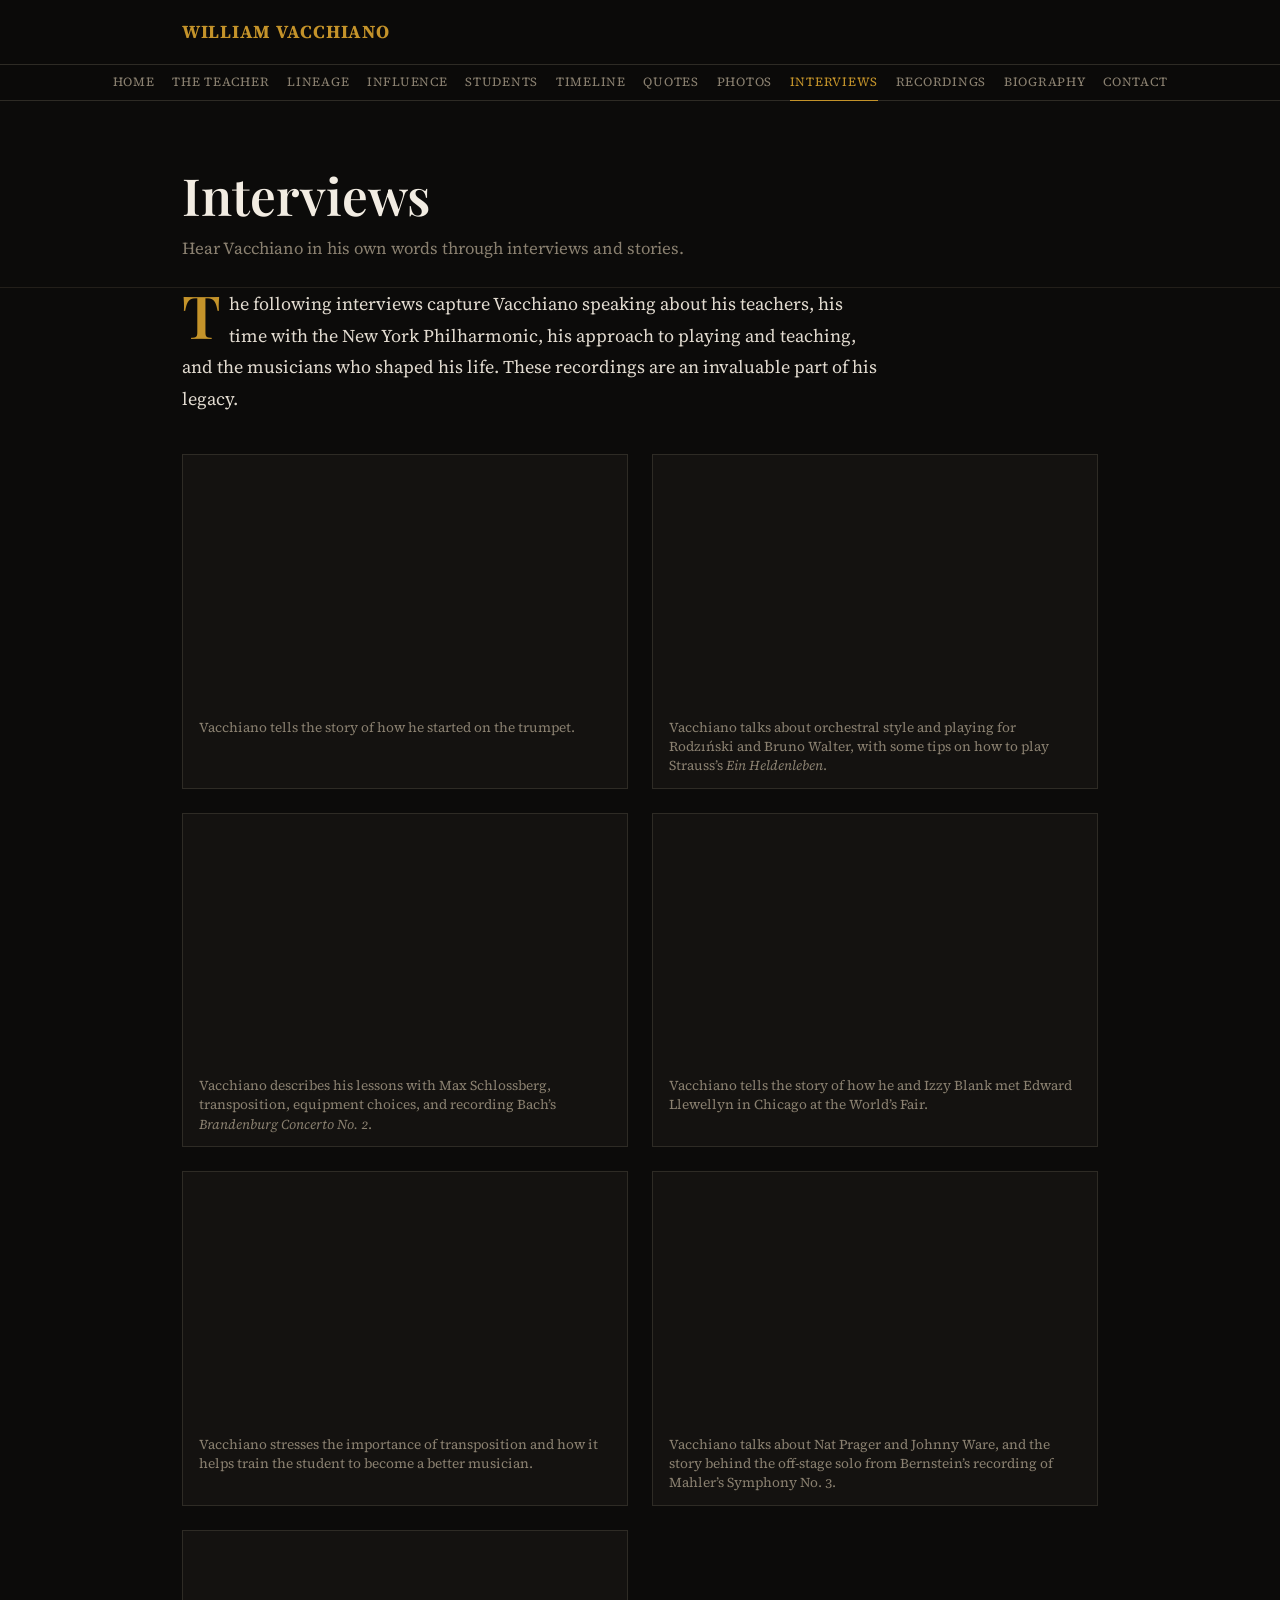
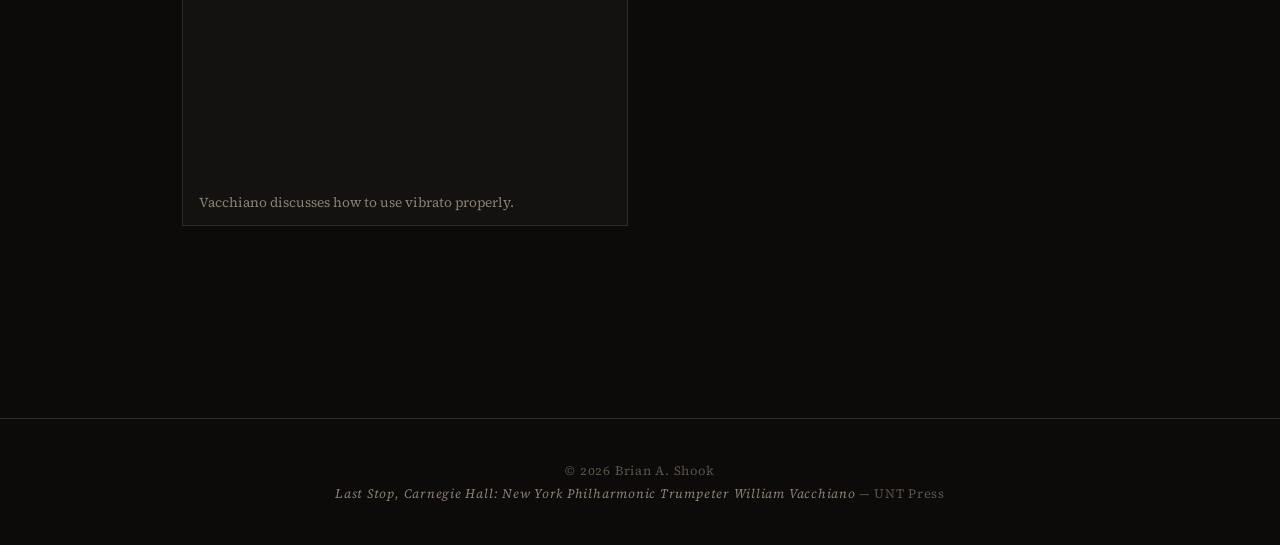
==== commit ff5983b4: "minor updates" ====
--- a/watch.html
+++ b/watch.html
@@ -43,9 +43,8 @@
 <main>
   <div class="page-header" style="padding-bottom: 1.5rem;">
     <div class="container">
-      <p class="eyebrow">Video</p>
       <h1>Interviews</h1>
-      <p class="subtitle">Hear Vacchiano in his own words &mdash; interviews, stories, and musical demonstrations</p>
+      <p class="subtitle">Hear Vacchiano in his own words through interviews and stories.</p>
     </div>
   </div>
 
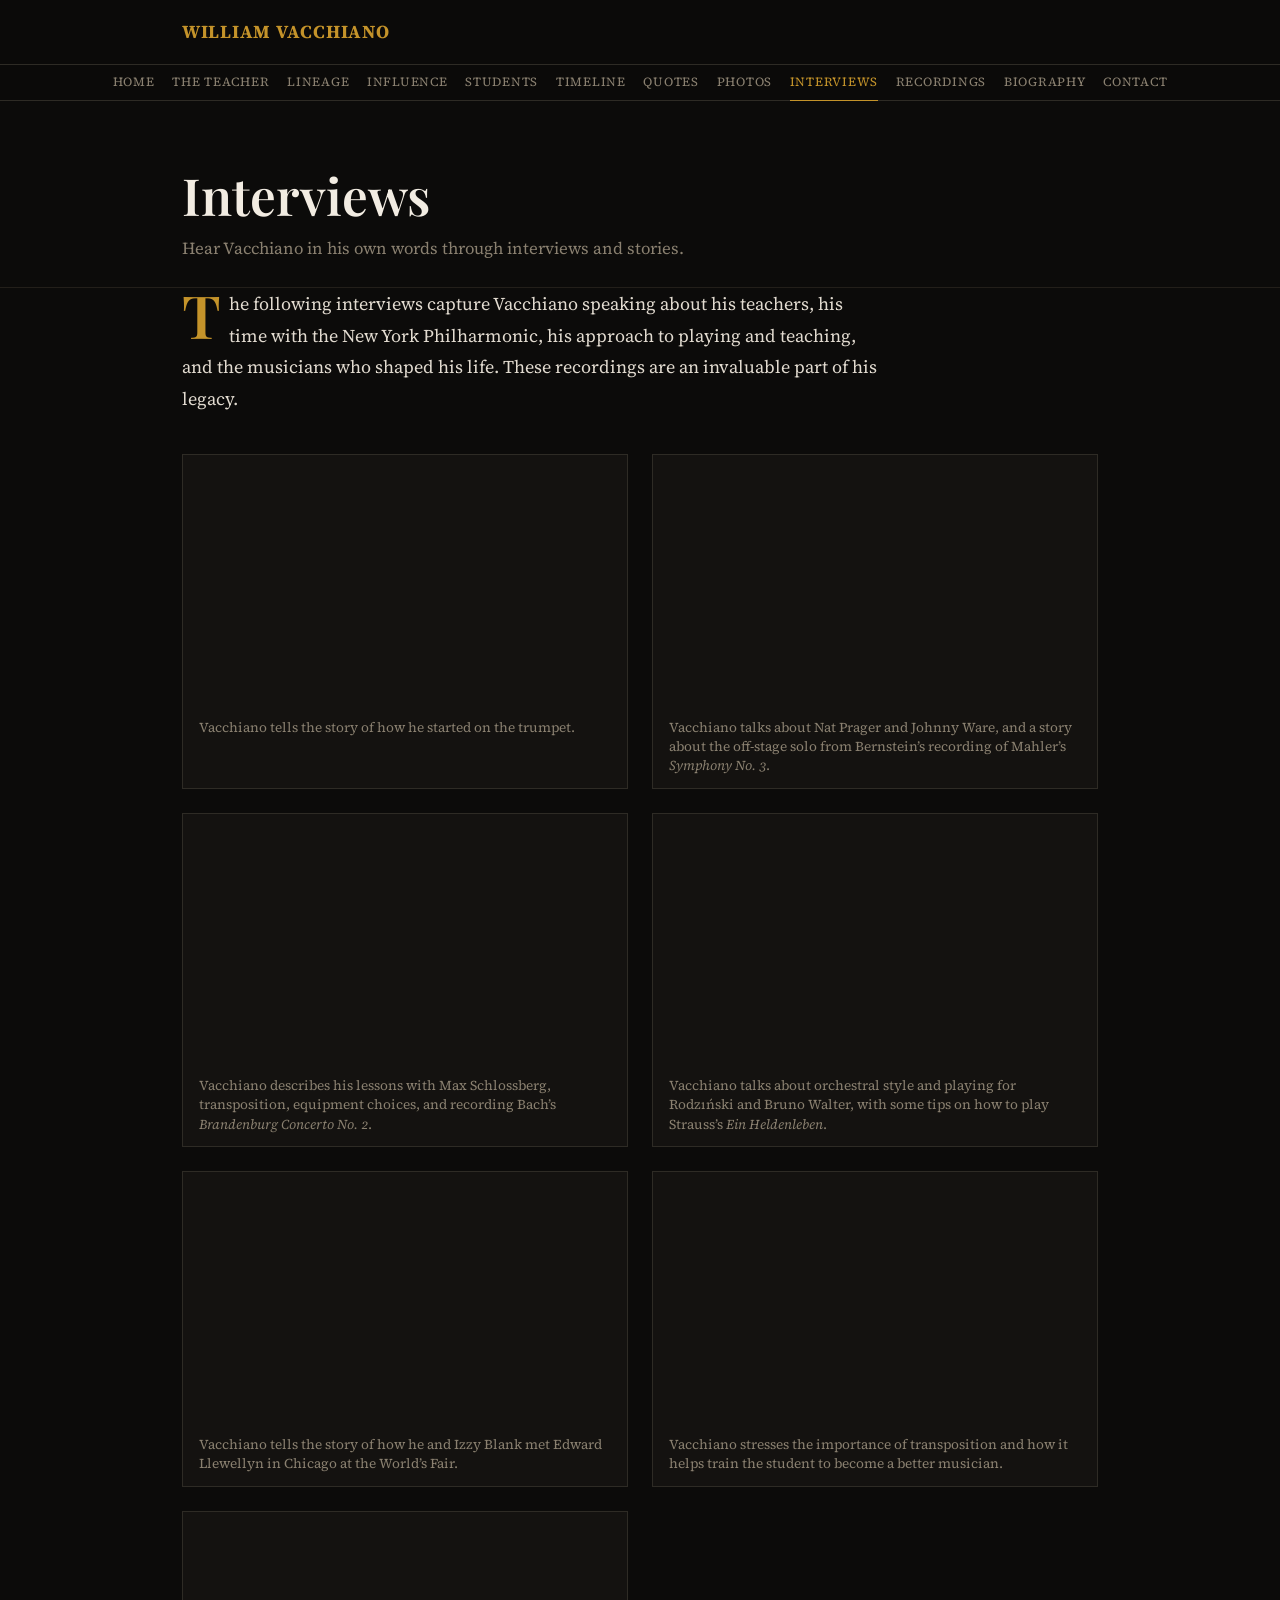
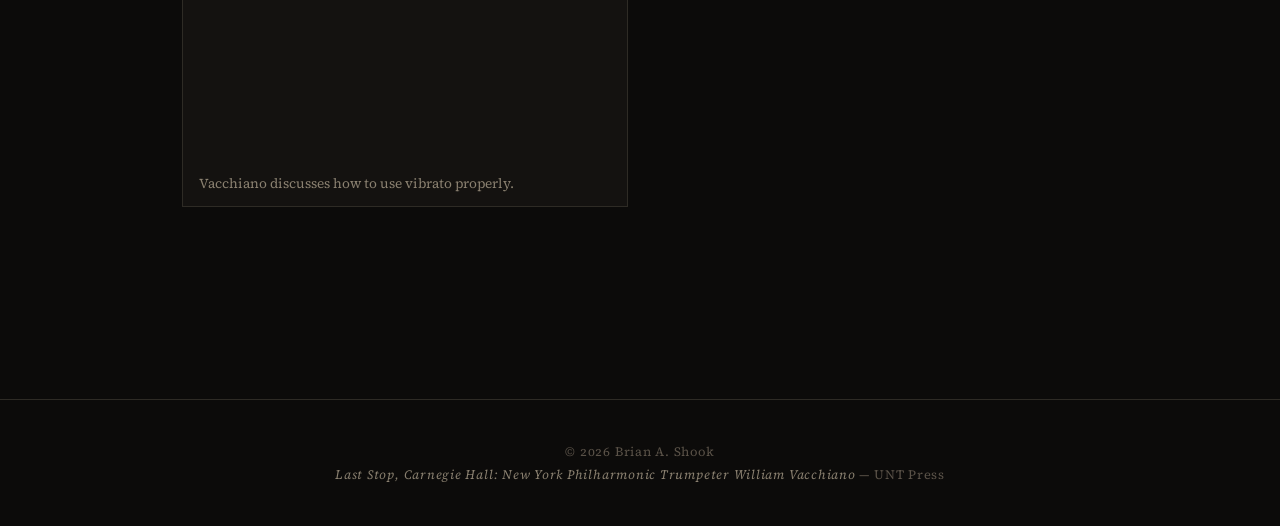
==== commit 6aad2866: "updated youtube descriptions" ====
--- a/watch.html
+++ b/watch.html
@@ -68,7 +68,7 @@
           <div class="video-embed">
             <iframe src="https://www.youtube-nocookie.com/embed/xDyXFPa66zE" title="Vacchiano talks about orchestral style and playing for Rodzński and Bruno Walter" allow="accelerometer; autoplay; clipboard-write; encrypted-media; gyroscope; picture-in-picture" allowfullscreen></iframe>
           </div>
-          <p class="video-desc">Vacchiano talks about orchestral style and playing for Rodz&#305;&#324;ski and Bruno Walter, with some tips on how to play Strauss&rsquo;s <em>Ein Heldenleben</em>.</p>
+          <p class="video-desc">Vacchiano talks about Nat Prager and Johnny Ware, and a story about the off-stage solo from Bernstein&rsquo;s recording of Mahler&rsquo;s <em>Symphony No. 3</em>.</p>
         </div>
 
         <div class="video-item">
@@ -82,21 +82,21 @@
           <div class="video-embed">
             <iframe src="https://www.youtube-nocookie.com/embed/vbBrZfqUQsM" title="Vacchiano tells the story of how he and Izzy Blank met Edward Llewellyn" allow="accelerometer; autoplay; clipboard-write; encrypted-media; gyroscope; picture-in-picture" allowfullscreen></iframe>
           </div>
-          <p class="video-desc">Vacchiano tells the story of how he and Izzy Blank met Edward Llewellyn in Chicago at the World&rsquo;s Fair.</p>
+          <p class="video-desc">Vacchiano talks about orchestral style and playing for Rodz&#305;&#324;ski and Bruno Walter, with some tips on how to play Strauss&rsquo;s <em>Ein Heldenleben</em>.</p>
         </div>
 
         <div class="video-item">
           <div class="video-embed">
             <iframe src="https://www.youtube-nocookie.com/embed/Pk3f2N6-sWE" title="Vacchiano stresses the importance of transposition" allow="accelerometer; autoplay; clipboard-write; encrypted-media; gyroscope; picture-in-picture" allowfullscreen></iframe>
           </div>
-          <p class="video-desc">Vacchiano stresses the importance of transposition and how it helps train the student to become a better musician.</p>
+          <p class="video-desc">Vacchiano tells the story of how he and Izzy Blank met Edward Llewellyn in Chicago at the World&rsquo;s Fair.</p>
         </div>
 
         <div class="video-item">
           <div class="video-embed">
             <iframe src="https://www.youtube-nocookie.com/embed/p3i7rR27h60" title="Vacchiano talks about Nat Prager and Johnny Ware" allow="accelerometer; autoplay; clipboard-write; encrypted-media; gyroscope; picture-in-picture" allowfullscreen></iframe>
           </div>
-          <p class="video-desc">Vacchiano talks about Nat Prager and Johnny Ware, and the story behind the off-stage solo from Bernstein&rsquo;s recording of Mahler&rsquo;s Symphony No. 3.</p>
+          <p class="video-desc">Vacchiano stresses the importance of transposition and how it helps train the student to become a better musician.</p>
         </div>
 
         <div class="video-item">
